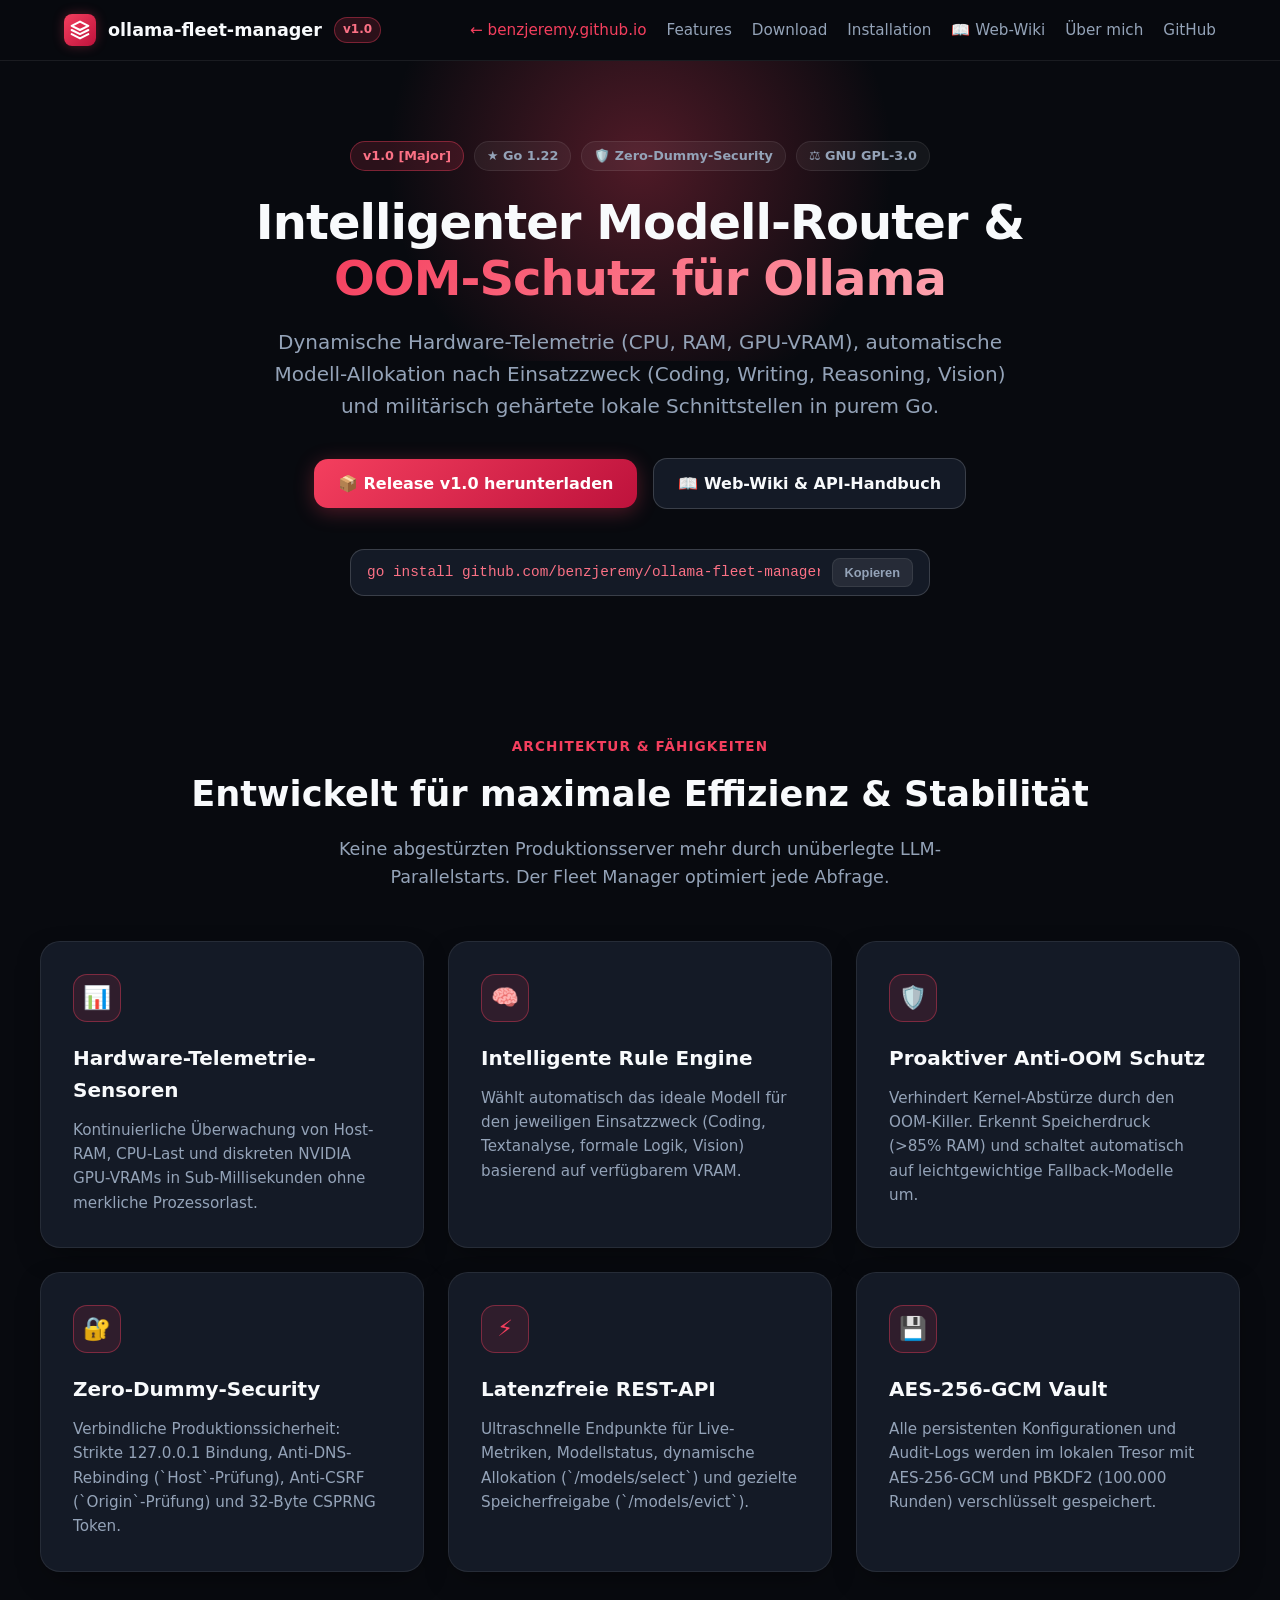
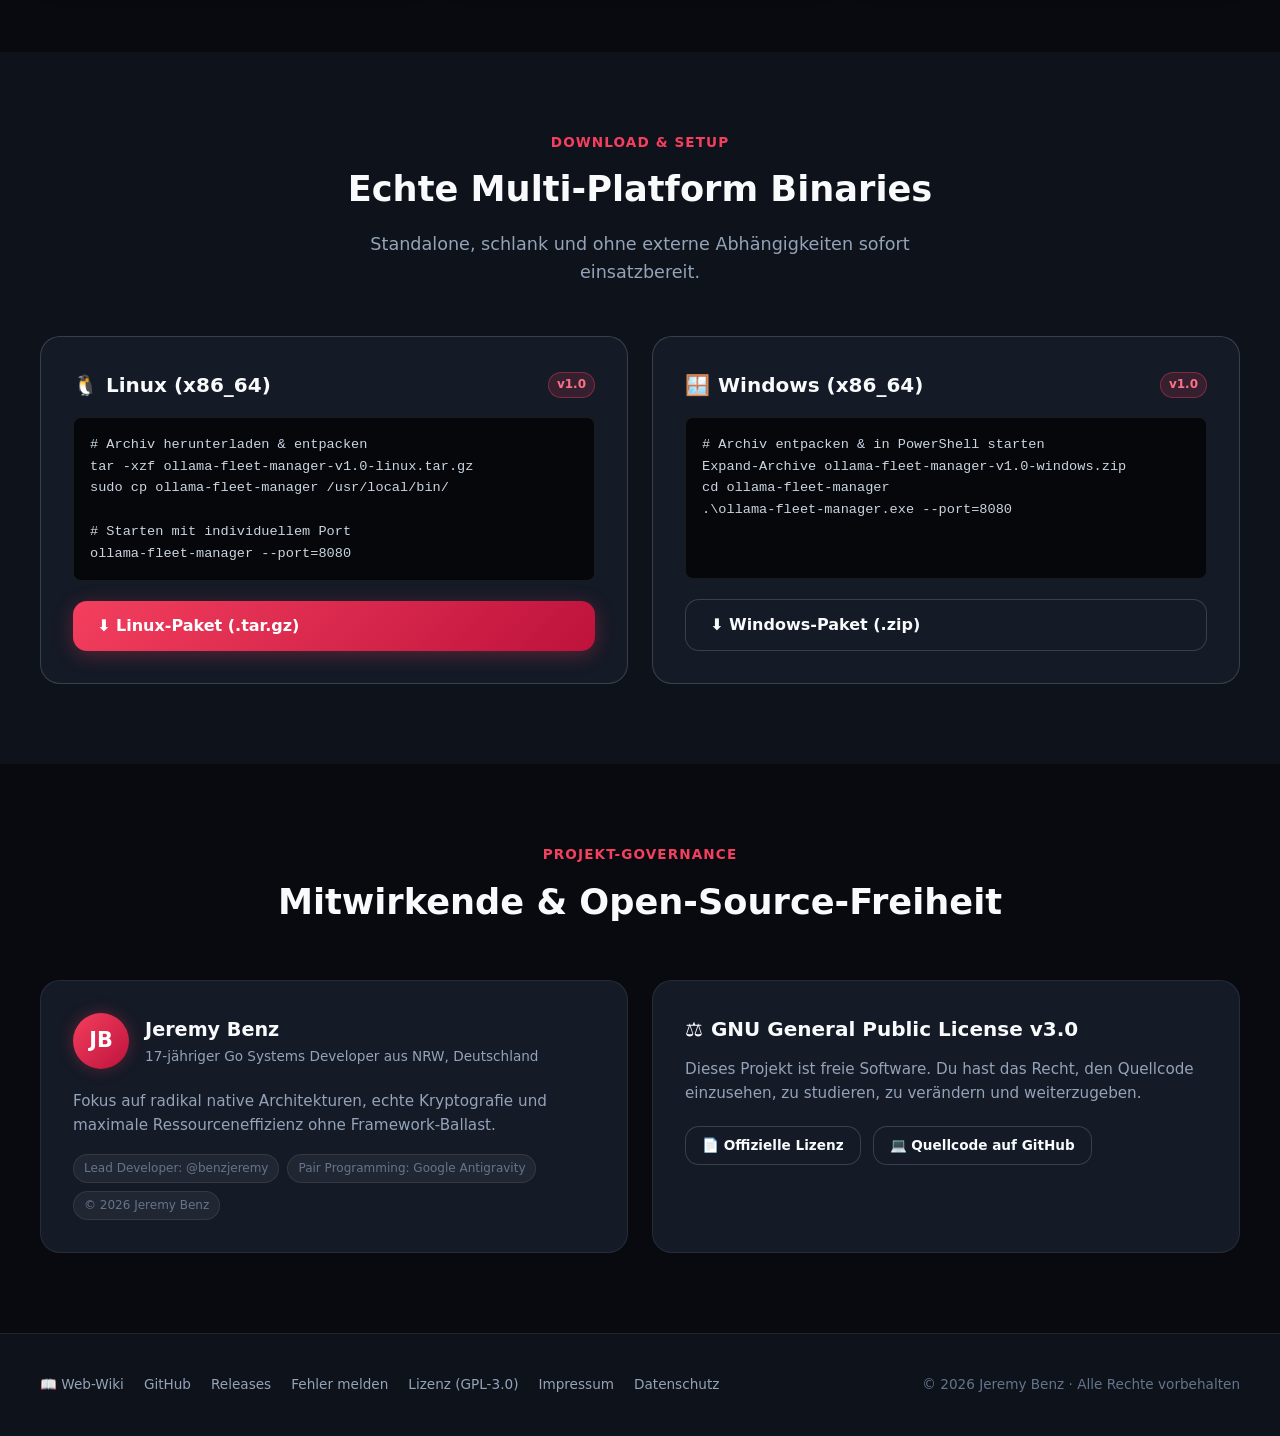
==== index.html @ 9aa7ca84 "feat(web): initial landing page and web-wiki in cyber rose theme" ====
<!DOCTYPE html>
<html lang="de">
<head>
  <meta charset="UTF-8">
  <meta name="viewport" content="width=device-width, initial-scale=1.0">
  <meta http-equiv="Content-Security-Policy" content="default-src 'self'; script-src 'self' 'unsafe-inline'; style-src 'self' 'unsafe-inline'; img-src 'self' data: https:; font-src 'self'; frame-src 'none'; object-src 'none'; base-uri 'self';" />
  <meta http-equiv="X-Content-Type-Options" content="nosniff" />
  <meta name="referrer" content="strict-origin-when-cross-origin" />
  <title>ollama-fleet-manager – Intelligenter KI-Modell-Router &amp; OOM-Schutz für Ollama</title>
  <meta name="description" content="Dynamische Hardware-Telemetrie (CPU, RAM, GPU-VRAM), automatische Modell-Allokation für Ollama und kompromisslose Zero-Dummy-Security in Go.">
  <link rel="icon" type="image/svg+xml" href="favicon.svg">
  <link rel="stylesheet" href="style.css">
</head>
<body>

  <!-- Navigation -->
  <header class="site-header">
    <div class="nav-container">
      <a href="index.html" class="brand-link">
        <div class="brand-icon">
          <svg width="20" height="20" viewBox="0 0 24 24" fill="none" stroke="#fff" stroke-width="2.5" stroke-linecap="round" stroke-linejoin="round"><path d="M12 2L2 7l10 5 10-5-10-5zM2 17l10 5 10-5M2 12l10 5 10-5"/></svg>
        </div>
        <span>ollama-fleet-manager</span>
        <span class="brand-ver">v1.0</span>
      </a>

      <nav class="nav-links">
        <a href="https://benzjeremy.github.io/" class="nav-back">← benzjeremy.github.io</a>
        <a href="#features">Features</a>
        <a href="#download">Download</a>
        <a href="#install">Installation</a>
        <a href="wiki/">📖 Web-Wiki</a>
        <a href="#about">Über mich</a>
        <a href="https://github.com/benzjeremy/ollama-fleet-manager" target="_blank" rel="noopener noreferrer">GitHub</a>
      </nav>
    </div>
  </header>

  <!-- Hero Section -->
  <section class="hero-section">
    <div class="hero-glow"></div>
    <div class="hero-container">
      <div class="hero-badges">
        <span class="badge badge-primary">v1.0 [Major]</span>
        <span class="badge badge-secondary">★ Go 1.22</span>
        <span class="badge badge-secondary">🛡️ Zero-Dummy-Security</span>
        <span class="badge badge-secondary">⚖️ GNU GPL-3.0</span>
      </div>

      <h1 class="hero-title">
        Intelligenter Modell-Router &amp;<br>
        <span class="gradient-text">OOM-Schutz für Ollama</span>
      </h1>

      <p class="hero-subtitle">
        Dynamische Hardware-Telemetrie (CPU, RAM, GPU-VRAM), automatische Modell-Allokation nach Einsatzzweck (Coding, Writing, Reasoning, Vision) und militärisch gehärtete lokale Schnittstellen in purem Go.
      </p>

      <div class="hero-actions">
        <a href="#download" class="btn btn-primary">
          <span>📦 Release v1.0 herunterladen</span>
        </a>
        <a href="wiki/" class="btn btn-secondary">
          <span>📖 Web-Wiki &amp; API-Handbuch</span>
        </a>
      </div>

      <!-- Quick Command Box -->
      <div class="quick-cmd-box">
        <code>go install github.com/benzjeremy/ollama-fleet-manager@latest</code>
        <button class="copy-btn" onclick="navigator.clipboard.writeText('go install github.com/benzjeremy/ollama-fleet-manager@latest'); this.innerText='Kopiert!'; setTimeout(()=>this.innerText='Kopieren', 2000)">Kopieren</button>
      </div>
    </div>
  </section>

  <!-- Features Section -->
  <section class="section" id="features">
    <div class="section-container">
      <div class="section-header">
        <span class="section-tag">Architektur &amp; Fähigkeiten</span>
        <h2 class="section-title">Entwickelt für maximale Effizienz &amp; Stabilität</h2>
        <p class="section-desc">Keine abgestürzten Produktionsserver mehr durch unüberlegte LLM-Parallelstarts. Der Fleet Manager optimiert jede Abfrage.</p>
      </div>

      <div class="features-grid">
        <!-- Feature 1 -->
        <article class="feature-card">
          <div class="f-icon">📊</div>
          <h3>Hardware-Telemetrie-Sensoren</h3>
          <p>Kontinuierliche Überwachung von Host-RAM, CPU-Last und diskreten NVIDIA GPU-VRAMs in Sub-Millisekunden ohne merkliche Prozessorlast.</p>
        </article>

        <!-- Feature 2 -->
        <article class="feature-card">
          <div class="f-icon">🧠</div>
          <h3>Intelligente Rule Engine</h3>
          <p>Wählt automatisch das ideale Modell für den jeweiligen Einsatzzweck (Coding, Textanalyse, formale Logik, Vision) basierend auf verfügbarem VRAM.</p>
        </article>

        <!-- Feature 3 -->
        <article class="feature-card">
          <div class="f-icon">🛡️</div>
          <h3>Proaktiver Anti-OOM Schutz</h3>
          <p>Verhindert Kernel-Abstürze durch den OOM-Killer. Erkennt Speicherdruck (>85% RAM) und schaltet automatisch auf leichtgewichtige Fallback-Modelle um.</p>
        </article>

        <!-- Feature 4 -->
        <article class="feature-card">
          <div class="f-icon">🔐</div>
          <h3>Zero-Dummy-Security</h3>
          <p>Verbindliche Produktionssicherheit: Strikte 127.0.0.1 Bindung, Anti-DNS-Rebinding (`Host`-Prüfung), Anti-CSRF (`Origin`-Prüfung) und 32-Byte CSPRNG Token.</p>
        </article>

        <!-- Feature 5 -->
        <article class="feature-card">
          <div class="f-icon">⚡</div>
          <h3>Latenzfreie REST-API</h3>
          <p>Ultraschnelle Endpunkte für Live-Metriken, Modellstatus, dynamische Allokation (`/models/select`) und gezielte Speicherfreigabe (`/models/evict`).</p>
        </article>

        <!-- Feature 6 -->
        <article class="feature-card">
          <div class="f-icon">💾</div>
          <h3>AES-256-GCM Vault</h3>
          <p>Alle persistenten Konfigurationen und Audit-Logs werden im lokalen Tresor mit AES-256-GCM und PBKDF2 (100.000 Runden) verschlüsselt gespeichert.</p>
        </article>
      </div>
    </div>
  </section>

  <!-- Download & Installation Section -->
  <section class="section" id="download" style="background: var(--bg-surface);">
    <div class="section-container">
      <div class="section-header">
        <span class="section-tag">Download &amp; Setup</span>
        <h2 class="section-title">Echte Multi-Platform Binaries</h2>
        <p class="section-desc">Standalone, schlank und ohne externe Abhängigkeiten sofort einsatzbereit.</p>
      </div>

      <div class="install-grid" id="install">
        <!-- Linux Card -->
        <article class="install-card">
          <div class="install-card-header">
            <div class="install-card-title">
              <span>🐧</span>
              <span>Linux (x86_64)</span>
            </div>
            <span class="brand-ver">v1.0</span>
          </div>
          <pre><code># Archiv herunterladen &amp; entpacken
tar -xzf ollama-fleet-manager-v1.0-linux.tar.gz
sudo cp ollama-fleet-manager /usr/local/bin/

# Starten mit individuellem Port
ollama-fleet-manager --port=8080</code></pre>
          <a href="https://github.com/benzjeremy/ollama-fleet-manager/releases/download/v1.0/ollama-fleet-manager-v1.0-linux.tar.gz" class="btn btn-primary" style="margin-top:auto;">
            <span>⬇️ Linux-Paket (.tar.gz)</span>
          </a>
        </article>

        <!-- Windows Card -->
        <article class="install-card">
          <div class="install-card-header">
            <div class="install-card-title">
              <span>🪟</span>
              <span>Windows (x86_64)</span>
            </div>
            <span class="brand-ver">v1.0</span>
          </div>
          <pre><code># Archiv entpacken &amp; in PowerShell starten
Expand-Archive ollama-fleet-manager-v1.0-windows.zip
cd ollama-fleet-manager
.\ollama-fleet-manager.exe --port=8080</code></pre>
          <a href="https://github.com/benzjeremy/ollama-fleet-manager/releases/download/v1.0/ollama-fleet-manager-v1.0-windows.zip" class="btn btn-secondary" style="margin-top:auto;">
            <span>⬇️ Windows-Paket (.zip)</span>
          </a>
        </article>
      </div>
    </div>
  </section>

  <!-- Mitwirkende & Lizenz Section -->
  <section class="section" id="about">
    <div class="section-container">
      <div class="section-header">
        <span class="section-tag">Projekt-Governance</span>
        <h2 class="section-title">Mitwirkende &amp; Open-Source-Freiheit</h2>
      </div>

      <div class="about-grid">
        <!-- Box 1: Autor -->
        <article class="about-card">
          <div class="author-profile">
            <div class="author-avatar">JB</div>
            <div class="author-meta">
              <h4>Jeremy Benz</h4>
              <p>17-jähriger Go Systems Developer aus NRW, Deutschland</p>
            </div>
          </div>
          <p style="color: var(--text-secondary); font-size: 0.95rem; margin-bottom: 16px;">
            Fokus auf radikal native Architekturen, echte Kryptografie und maximale Ressourceneffizienz ohne Framework-Ballast.
          </p>
          <div class="ai-badges">
            <span class="ai-chip">Lead Developer: @benzjeremy</span>
            <span class="ai-chip">Pair Programming: Google Antigravity</span>
            <span class="ai-chip">© 2026 Jeremy Benz</span>
          </div>
        </article>

        <!-- Box 2: Lizenz -->
        <article class="about-card">
          <h3 style="font-size: 1.25rem; font-weight: 700; margin-bottom: 12px; display:flex; align-items:center; gap:8px;">
            <span>⚖️</span>
            <span>GNU General Public License v3.0</span>
          </h3>
          <p style="color: var(--text-secondary); font-size: 0.95rem; margin-bottom: 20px;">
            Dieses Projekt ist freie Software. Du hast das Recht, den Quellcode einzusehen, zu studieren, zu verändern und weiterzugeben.
          </p>
          <div style="display: flex; gap: 12px; flex-wrap: wrap;">
            <a href="https://github.com/benzjeremy/ollama-fleet-manager/blob/main/LICENSE" target="_blank" rel="noopener noreferrer" class="btn btn-secondary" style="padding: 8px 16px; font-size: 0.85rem;">
              <span>📄 Offizielle Lizenz</span>
            </a>
            <a href="https://github.com/benzjeremy/ollama-fleet-manager" target="_blank" rel="noopener noreferrer" class="btn btn-secondary" style="padding: 8px 16px; font-size: 0.85rem;">
              <span>💻 Quellcode auf GitHub</span>
            </a>
          </div>
        </article>
      </div>
    </div>
  </section>

  <!-- Footer -->
  <footer class="site-footer">
    <div class="footer-container">
      <div class="footer-links">
        <a href="wiki/">📖 Web-Wiki</a>
        <a href="https://github.com/benzjeremy/ollama-fleet-manager" target="_blank" rel="noopener noreferrer">GitHub</a>
        <a href="https://github.com/benzjeremy/ollama-fleet-manager/releases" target="_blank" rel="noopener noreferrer">Releases</a>
        <a href="https://github.com/benzjeremy/ollama-fleet-manager/issues" target="_blank" rel="noopener noreferrer">Fehler melden</a>
        <a href="https://github.com/benzjeremy/ollama-fleet-manager/blob/main/LICENSE" target="_blank" rel="noopener noreferrer">Lizenz (GPL-3.0)</a>
        <a href="https://benzjeremy.github.io/impressum.html" target="_blank" rel="noopener noreferrer">Impressum</a>
        <a href="https://benzjeremy.github.io/datenschutz.html" target="_blank" rel="noopener noreferrer">Datenschutz</a>
      </div>
      <div class="footer-copy">
        © 2026 Jeremy Benz · Alle Rechte vorbehalten
      </div>
    </div>
  </footer>

</body>
</html>
---- style.css ----
:root {
  --bg-page: #080a0f;
  --bg-surface: #0e121b;
  --bg-card: #141a26;
  --bg-card-hover: #1a2232;
  --bg-input: #101420;

  --border-subtle: rgba(255, 255, 255, 0.08);
  --border-strong: rgba(255, 255, 255, 0.16);
  --border-accent: rgba(244, 63, 94, 0.4);

  --accent-primary: #f43f5e;
  --accent-secondary: #fb7185;
  --accent-glow: rgba(244, 63, 94, 0.3);
  --accent-cyan: #06b6d4;
  --accent-purple: #a855f7;
  --accent-green: #10b981;
  --accent-amber: #f59e0b;

  --text-primary: #f8fafc;
  --text-secondary: #94a3b8;
  --text-muted: #64748b;

  --font-main: -apple-system, BlinkMacSystemFont, "Segoe UI", Roboto, system-ui, sans-serif;
  --font-mono: ui-monospace, SFMono-Regular, Consolas, monospace;

  --radius-sm: 8px;
  --radius-md: 14px;
  --radius-lg: 20px;
  --radius-full: 9999px;

  --shadow-card: 0 10px 30px -10px rgba(0, 0, 0, 0.5);
  --shadow-glow: 0 0 25px var(--accent-glow);
}

* {
  margin: 0;
  padding: 0;
  box-sizing: border-box;
}

body {
  background-color: var(--bg-page);
  color: var(--text-primary);
  font-family: var(--font-main);
  line-height: 1.6;
  -webkit-font-smoothing: antialiased;
  min-height: 100vh;
  display: flex;
  flex-direction: column;
}

a {
  color: var(--accent-primary);
  text-decoration: none;
  transition: color 0.2s ease;
}

a:hover {
  color: var(--accent-secondary);
}

/* Site Navigation */
.site-header {
  position: sticky;
  top: 0;
  z-index: 50;
  background: rgba(8, 10, 15, 0.85);
  backdrop-filter: blur(12px);
  border-bottom: 1px solid var(--border-subtle);
}

.nav-container {
  max-width: 1200px;
  margin: 0 auto;
  padding: 14px 24px;
  display: flex;
  align-items: center;
  justify-content: space-between;
}

.brand-link {
  display: flex;
  align-items: center;
  gap: 12px;
  color: var(--text-primary);
  font-weight: 700;
  font-size: 1.1rem;
}

.brand-icon {
  width: 32px;
  height: 32px;
  border-radius: var(--radius-sm);
  background: linear-gradient(135deg, var(--accent-primary) 0%, #be123c 100%);
  display: flex;
  align-items: center;
  justify-content: center;
  box-shadow: 0 0 12px var(--accent-glow);
}

.brand-ver {
  font-size: 0.75rem;
  font-weight: 600;
  padding: 2px 8px;
  border-radius: var(--radius-full);
  background: rgba(244, 63, 94, 0.15);
  color: var(--accent-secondary);
  border: 1px solid var(--border-accent);
}

.nav-links {
  display: flex;
  align-items: center;
  gap: 20px;
}

.nav-links a {
  color: var(--text-secondary);
  font-size: 0.95rem;
  font-weight: 500;
}

.nav-links a:hover, .nav-links a.active {
  color: var(--text-primary);
}

.nav-back {
  display: flex;
  align-items: center;
  gap: 6px;
  color: var(--accent-primary) !important;
  font-weight: 600;
}

/* Hero Section */
.hero-section {
  position: relative;
  padding: 80px 24px 60px;
  overflow: hidden;
  text-align: center;
}

.hero-glow {
  position: absolute;
  top: -100px;
  left: 50%;
  transform: translateX(-50%);
  width: 600px;
  height: 400px;
  background: radial-gradient(circle, var(--accent-glow) 0%, rgba(8,10,15,0) 70%);
  z-index: 0;
  pointer-events: none;
}

.hero-container {
  position: relative;
  z-index: 1;
  max-width: 900px;
  margin: 0 auto;
}

.hero-badges {
  display: flex;
  align-items: center;
  justify-content: center;
  gap: 10px;
  flex-wrap: wrap;
  margin-bottom: 24px;
}

.badge {
  font-size: 0.8rem;
  font-weight: 600;
  padding: 4px 12px;
  border-radius: var(--radius-full);
  display: inline-flex;
  align-items: center;
  gap: 6px;
}

.badge-primary {
  background: rgba(244, 63, 94, 0.15);
  color: var(--accent-secondary);
  border: 1px solid var(--border-accent);
}

.badge-secondary {
  background: rgba(255, 255, 255, 0.05);
  color: var(--text-secondary);
  border: 1px solid var(--border-subtle);
}

.hero-title {
  font-size: 3rem;
  font-weight: 800;
  line-height: 1.15;
  margin-bottom: 20px;
  letter-spacing: -0.02em;
}

.gradient-text {
  background: linear-gradient(135deg, #f43f5e 0%, #fb7185 50%, #fda4af 100%);
  -webkit-background-clip: text;
  -webkit-text-fill-color: transparent;
}

.hero-subtitle {
  font-size: 1.25rem;
  color: var(--text-secondary);
  max-width: 760px;
  margin: 0 auto 36px;
}

.hero-actions {
  display: flex;
  align-items: center;
  justify-content: center;
  gap: 16px;
  flex-wrap: wrap;
  margin-bottom: 40px;
}

.btn {
  padding: 12px 24px;
  border-radius: var(--radius-md);
  font-size: 1rem;
  font-weight: 600;
  display: inline-flex;
  align-items: center;
  gap: 8px;
  cursor: pointer;
  transition: all 0.2s cubic-bezier(0.16, 1, 0.3, 1);
  border: none;
}

.btn-primary {
  background: linear-gradient(135deg, var(--accent-primary) 0%, #be123c 100%);
  color: #fff;
  box-shadow: 0 4px 20px var(--accent-glow);
}

.btn-primary:hover {
  transform: translateY(-2px);
  box-shadow: 0 6px 25px rgba(244, 63, 94, 0.5);
  color: #fff;
}

.btn-secondary {
  background: var(--bg-card);
  color: var(--text-primary);
  border: 1px solid var(--border-strong);
}

.btn-secondary:hover {
  background: var(--bg-card-hover);
  color: #fff;
  transform: translateY(-2px);
}

/* Quick Command Box */
.quick-cmd-box {
  max-width: 580px;
  margin: 0 auto;
  background: var(--bg-card);
  border: 1px solid var(--border-strong);
  border-radius: var(--radius-md);
  padding: 8px 16px;
  display: flex;
  align-items: center;
  justify-content: space-between;
  gap: 12px;
}

.quick-cmd-box code {
  font-family: var(--font-mono);
  font-size: 0.9rem;
  color: var(--accent-secondary);
  overflow-x: auto;
  white-space: nowrap;
}

.copy-btn {
  background: rgba(255, 255, 255, 0.08);
  border: 1px solid var(--border-subtle);
  color: var(--text-secondary);
  padding: 6px 12px;
  border-radius: var(--radius-sm);
  font-size: 0.8rem;
  font-weight: 600;
  cursor: pointer;
  transition: all 0.2s;
}

.copy-btn:hover {
  background: rgba(255, 255, 255, 0.15);
  color: var(--text-primary);
}

/* Section Common */
.section {
  padding: 80px 24px;
}

.section-container {
  max-width: 1200px;
  margin: 0 auto;
}

.section-header {
  text-align: center;
  margin-bottom: 50px;
}

.section-tag {
  font-size: 0.85rem;
  font-weight: 700;
  color: var(--accent-primary);
  text-transform: uppercase;
  letter-spacing: 0.08em;
  display: block;
  margin-bottom: 8px;
}

.section-title {
  font-size: 2.2rem;
  font-weight: 800;
  margin-bottom: 12px;
}

.section-desc {
  font-size: 1.1rem;
  color: var(--text-secondary);
  max-width: 650px;
  margin: 0 auto;
}

/* Feature Grid */
.features-grid {
  display: grid;
  grid-template-columns: repeat(auto-fit, minmax(320px, 1fr));
  gap: 24px;
}

.feature-card {
  background: var(--bg-card);
  border: 1px solid var(--border-subtle);
  border-radius: var(--radius-lg);
  padding: 32px;
  transition: all 0.3s cubic-bezier(0.16, 1, 0.3, 1);
  box-shadow: var(--shadow-card);
}

.feature-card:hover {
  transform: translateY(-4px);
  border-color: var(--border-accent);
  box-shadow: 0 12px 30px -10px var(--accent-glow);
}

.f-icon {
  width: 48px;
  height: 48px;
  border-radius: var(--radius-md);
  display: flex;
  align-items: center;
  justify-content: center;
  font-size: 1.4rem;
  margin-bottom: 20px;
  background: rgba(244, 63, 94, 0.12);
  color: var(--accent-primary);
  border: 1px solid var(--border-accent);
}

.feature-card h3 {
  font-size: 1.25rem;
  font-weight: 700;
  margin-bottom: 12px;
}

.feature-card p {
  color: var(--text-secondary);
  font-size: 0.95rem;
  line-height: 1.6;
}

/* Install Grid */
.install-grid {
  display: grid;
  grid-template-columns: repeat(auto-fit, minmax(340px, 1fr));
  gap: 24px;
}

.install-card {
  background: var(--bg-card);
  border: 1px solid var(--border-strong);
  border-radius: var(--radius-lg);
  padding: 32px;
  display: flex;
  flex-direction: column;
}

.install-card-header {
  display: flex;
  align-items: center;
  justify-content: space-between;
  margin-bottom: 16px;
}

.install-card-title {
  font-size: 1.25rem;
  font-weight: 700;
  display: flex;
  align-items: center;
  gap: 8px;
}

.install-card pre {
  background: #05070a;
  border: 1px solid var(--border-subtle);
  border-radius: var(--radius-sm);
  padding: 16px;
  font-family: var(--font-mono);
  font-size: 0.85rem;
  color: #cbd5e1;
  overflow-x: auto;
  margin-bottom: 20px;
  flex-grow: 1;
}

/* About / Mitwirkende */
.about-grid {
  display: grid;
  grid-template-columns: repeat(auto-fit, minmax(340px, 1fr));
  gap: 24px;
}

.about-card {
  background: var(--bg-card);
  border: 1px solid var(--border-subtle);
  border-radius: var(--radius-lg);
  padding: 32px;
}

.author-profile {
  display: flex;
  align-items: center;
  gap: 16px;
  margin-bottom: 20px;
}

.author-avatar {
  width: 56px;
  height: 56px;
  border-radius: var(--radius-full);
  background: linear-gradient(135deg, var(--accent-primary) 0%, #be123c 100%);
  display: flex;
  align-items: center;
  justify-content: center;
  font-size: 1.3rem;
  font-weight: 800;
  color: #fff;
  box-shadow: 0 0 16px var(--accent-glow);
}

.author-meta h4 {
  font-size: 1.2rem;
  font-weight: 700;
}

.author-meta p {
  color: var(--text-secondary);
  font-size: 0.85rem;
}

.ai-badges {
  display: flex;
  gap: 8px;
  margin-top: 16px;
  flex-wrap: wrap;
}

.ai-chip {
  background: rgba(255, 255, 255, 0.06);
  border: 1px solid var(--border-subtle);
  padding: 4px 10px;
  border-radius: var(--radius-full);
  font-size: 0.75rem;
  color: var(--text-muted);
}

/* Site Footer */
.site-footer {
  background: var(--bg-surface);
  border-top: 1px solid var(--border-subtle);
  padding: 40px 24px;
  margin-top: auto;
}

.footer-container {
  max-width: 1200px;
  margin: 0 auto;
  display: flex;
  align-items: center;
  justify-content: space-between;
  flex-wrap: wrap;
  gap: 20px;
}

.footer-links {
  display: flex;
  gap: 20px;
  flex-wrap: wrap;
}

.footer-links a {
  color: var(--text-secondary);
  font-size: 0.85rem;
}

.footer-links a:hover {
  color: var(--accent-primary);
}

.footer-copy {
  color: var(--text-muted);
  font-size: 0.85rem;
}

@media (max-width: 768px) {
  .hero-title {
    font-size: 2.2rem;
  }
  .nav-links {
    gap: 12px;
  }
}
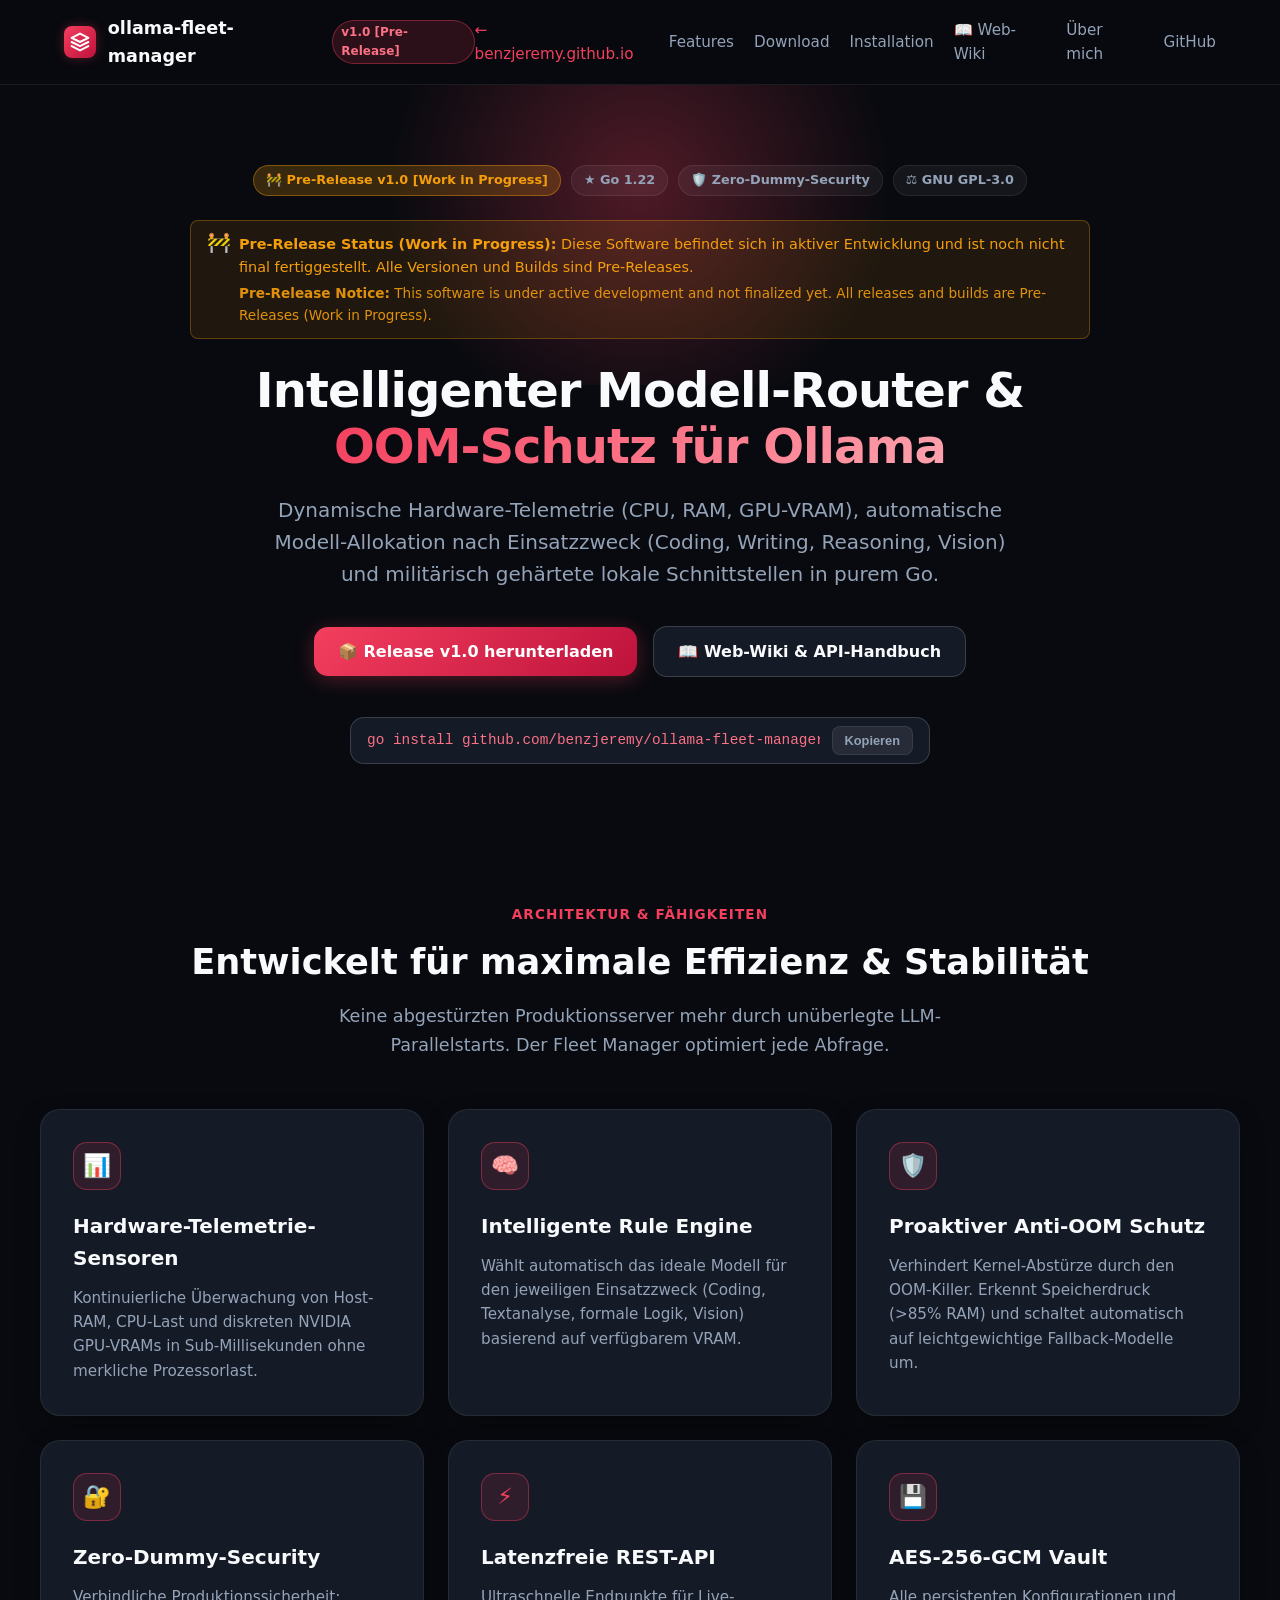
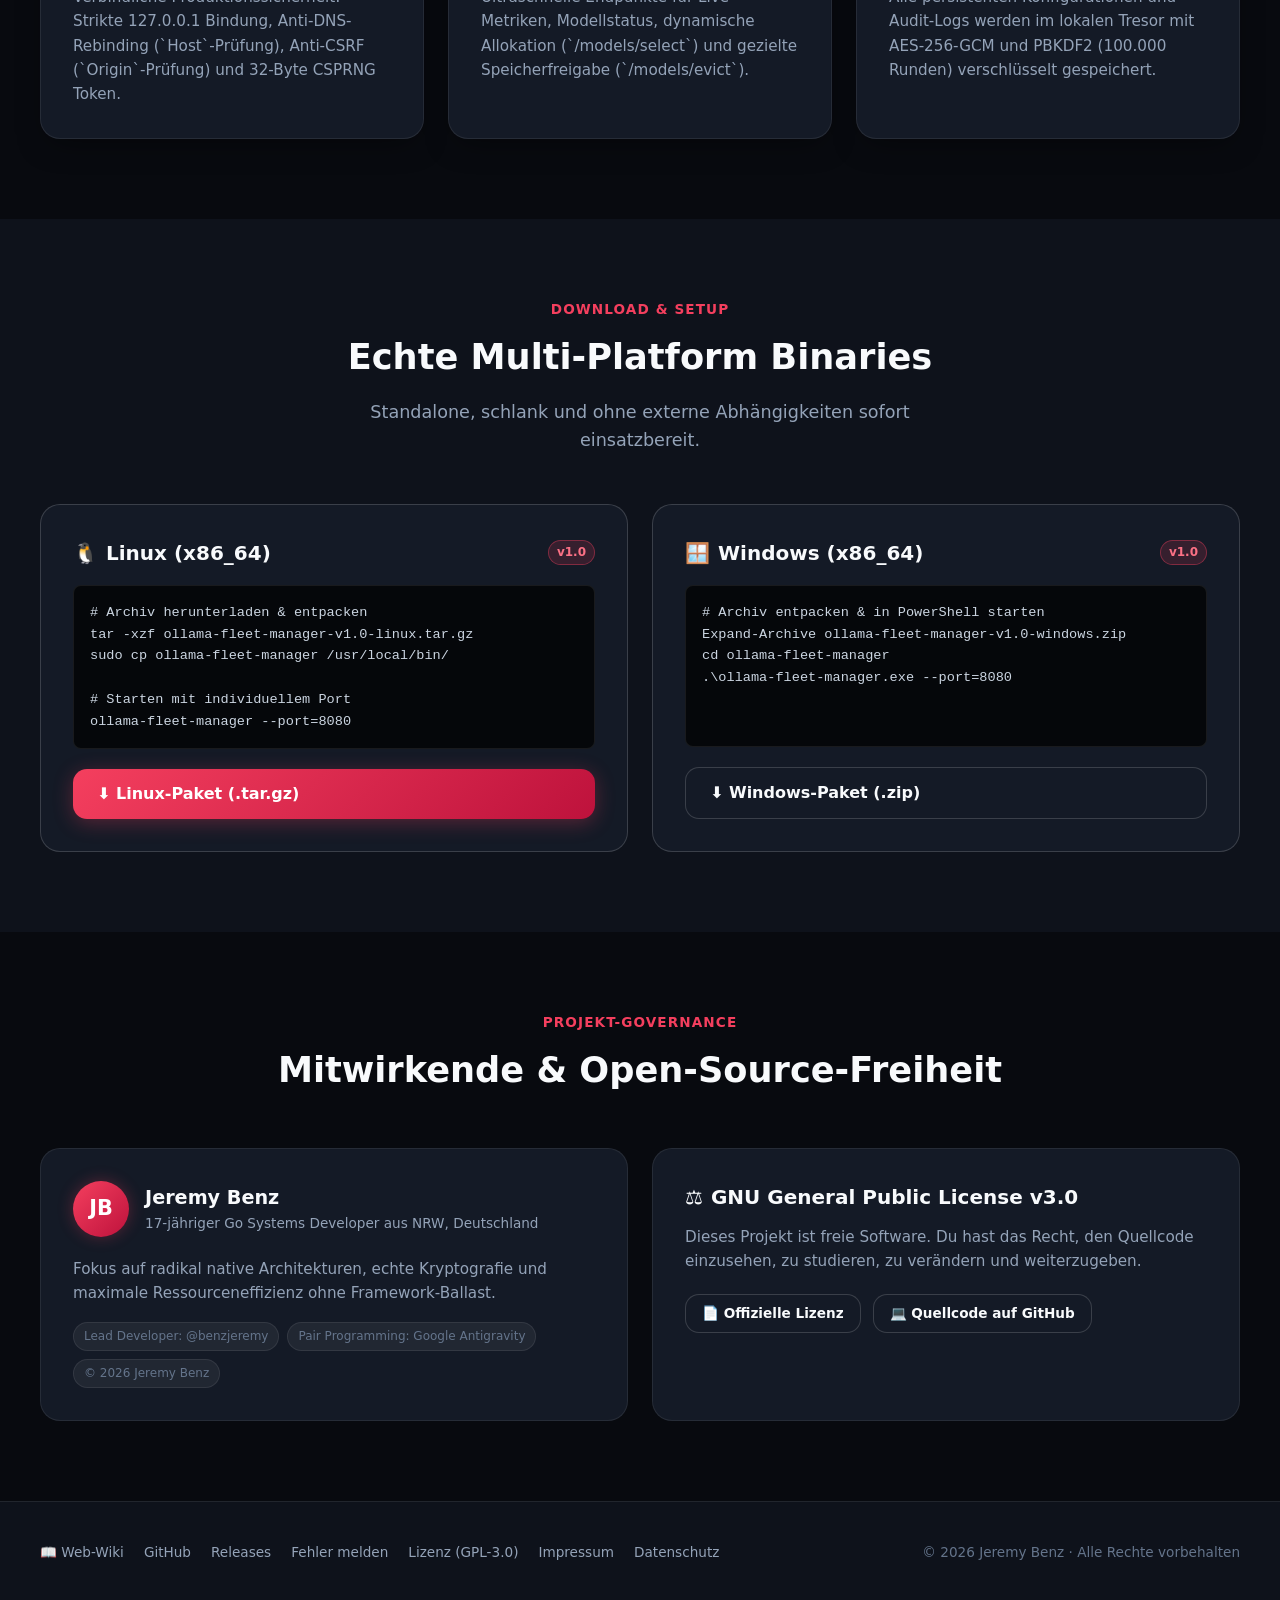
==== commit 187de09d: "feat(web): add pre-release banners and status indicators" ====
--- a/index.html
+++ b/index.html
@@ -6,7 +6,7 @@
   <meta http-equiv="Content-Security-Policy" content="default-src 'self'; script-src 'self' 'unsafe-inline'; style-src 'self' 'unsafe-inline'; img-src 'self' data: https:; font-src 'self'; frame-src 'none'; object-src 'none'; base-uri 'self';" />
   <meta http-equiv="X-Content-Type-Options" content="nosniff" />
   <meta name="referrer" content="strict-origin-when-cross-origin" />
-  <title>ollama-fleet-manager – Intelligenter KI-Modell-Router &amp; OOM-Schutz für Ollama</title>
+  <title>ollama-fleet-manager [Pre-Release] – Intelligenter KI-Modell-Router &amp; OOM-Schutz für Ollama</title>
   <meta name="description" content="Dynamische Hardware-Telemetrie (CPU, RAM, GPU-VRAM), automatische Modell-Allokation für Ollama und kompromisslose Zero-Dummy-Security in Go.">
   <link rel="icon" type="image/svg+xml" href="favicon.svg">
   <link rel="stylesheet" href="style.css">
@@ -21,7 +21,7 @@
           <svg width="20" height="20" viewBox="0 0 24 24" fill="none" stroke="#fff" stroke-width="2.5" stroke-linecap="round" stroke-linejoin="round"><path d="M12 2L2 7l10 5 10-5-10-5zM2 17l10 5 10-5M2 12l10 5 10-5"/></svg>
         </div>
         <span>ollama-fleet-manager</span>
-        <span class="brand-ver">v1.0</span>
+        <span class="brand-ver">v1.0 [Pre-Release]</span>
       </a>
 
       <nav class="nav-links">
@@ -41,10 +41,19 @@
     <div class="hero-glow"></div>
     <div class="hero-container">
       <div class="hero-badges">
-        <span class="badge badge-primary">v1.0 [Major]</span>
+        <span class="badge badge-primary" style="background: rgba(245, 158, 11, 0.2); color: #f59e0b; border: 1px solid rgba(245, 158, 11, 0.4);">🚧 Pre-Release v1.0 [Work in Progress]</span>
         <span class="badge badge-secondary">★ Go 1.22</span>
         <span class="badge badge-secondary">🛡️ Zero-Dummy-Security</span>
         <span class="badge badge-secondary">⚖️ GNU GPL-3.0</span>
+      </div>
+
+      <!-- Pre-Release Notice -->
+      <div style="margin: 1.5rem 0; background: rgba(245, 158, 11, 0.1); border: 1px solid rgba(245, 158, 11, 0.3); border-radius: 8px; padding: 0.75rem 1rem; color: #f59e0b; font-size: 0.9rem; display: flex; align-items: flex-start; gap: 0.5rem; text-align: left;">
+        <span style="font-size: 1.2rem; line-height: 1;">🚧</span>
+        <div>
+          <div><strong>Pre-Release Status (Work in Progress):</strong> Diese Software befindet sich in aktiver Entwicklung und ist noch nicht final fertiggestellt. Alle Versionen und Builds sind Pre-Releases.</div>
+          <div style="margin-top: 0.25rem; font-size: 0.85rem; opacity: 0.9;"><strong>Pre-Release Notice:</strong> This software is under active development and not finalized yet. All releases and builds are Pre-Releases (Work in Progress).</div>
+        </div>
       </div>
 
       <h1 class="hero-title">
